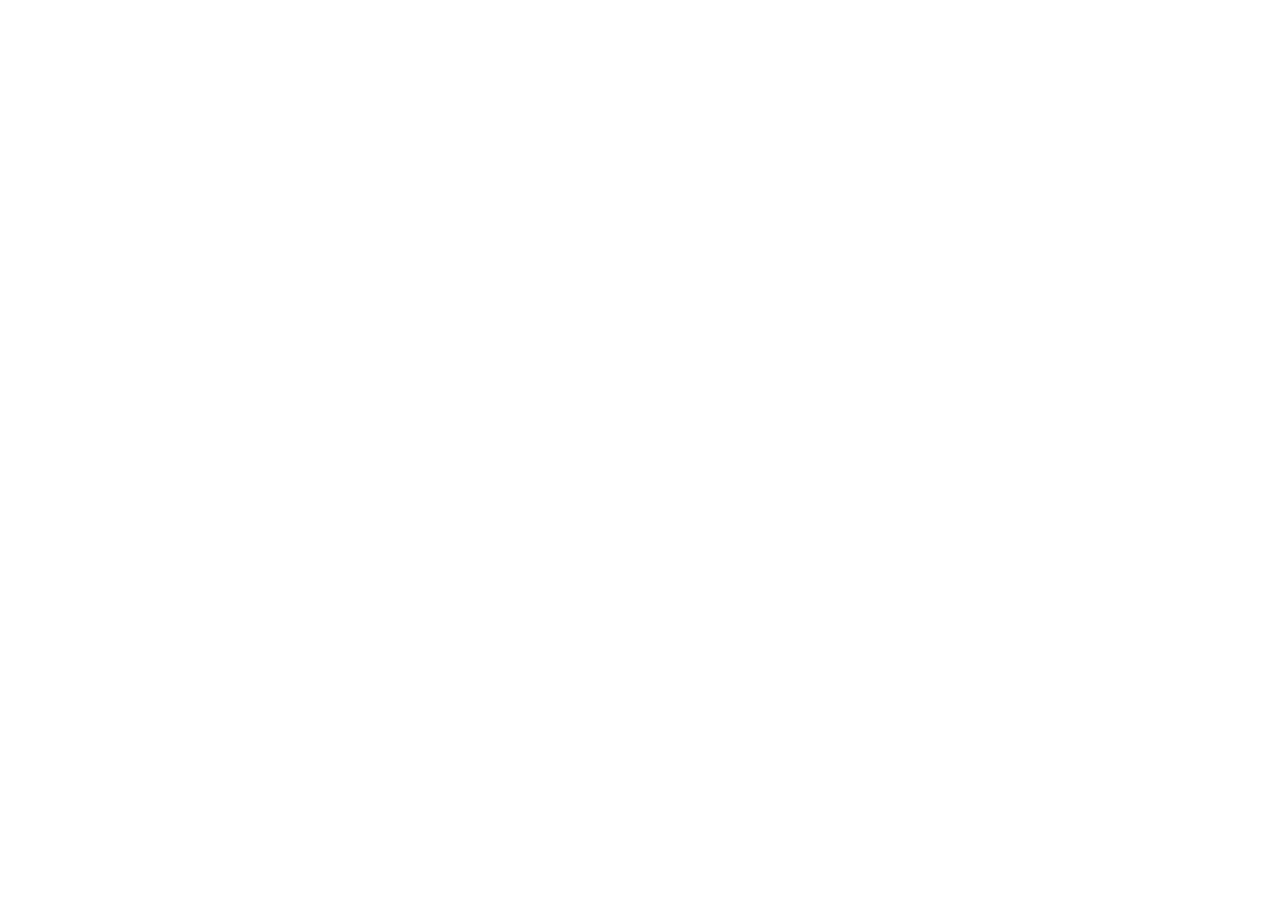
==== index.html @ 9824a9f3 "Create SMM mobile PWA shell" ====
<!doctype html>
<html lang="zh-HK">
<head>
  <meta charset="utf-8">
  <meta name="viewport" content="width=device-width,initial-scale=1,viewport-fit=cover">
  <meta name="theme-color" content="#f7f3ec">
  <link rel="manifest" href="manifest.webmanifest">
  <link rel="stylesheet" href="styles.css">
  <title>磨飯 SMM</title>
</head>
<body>
  <div id="app"></div>
  <script type="module" src="app.js"></script>
</body>
</html>
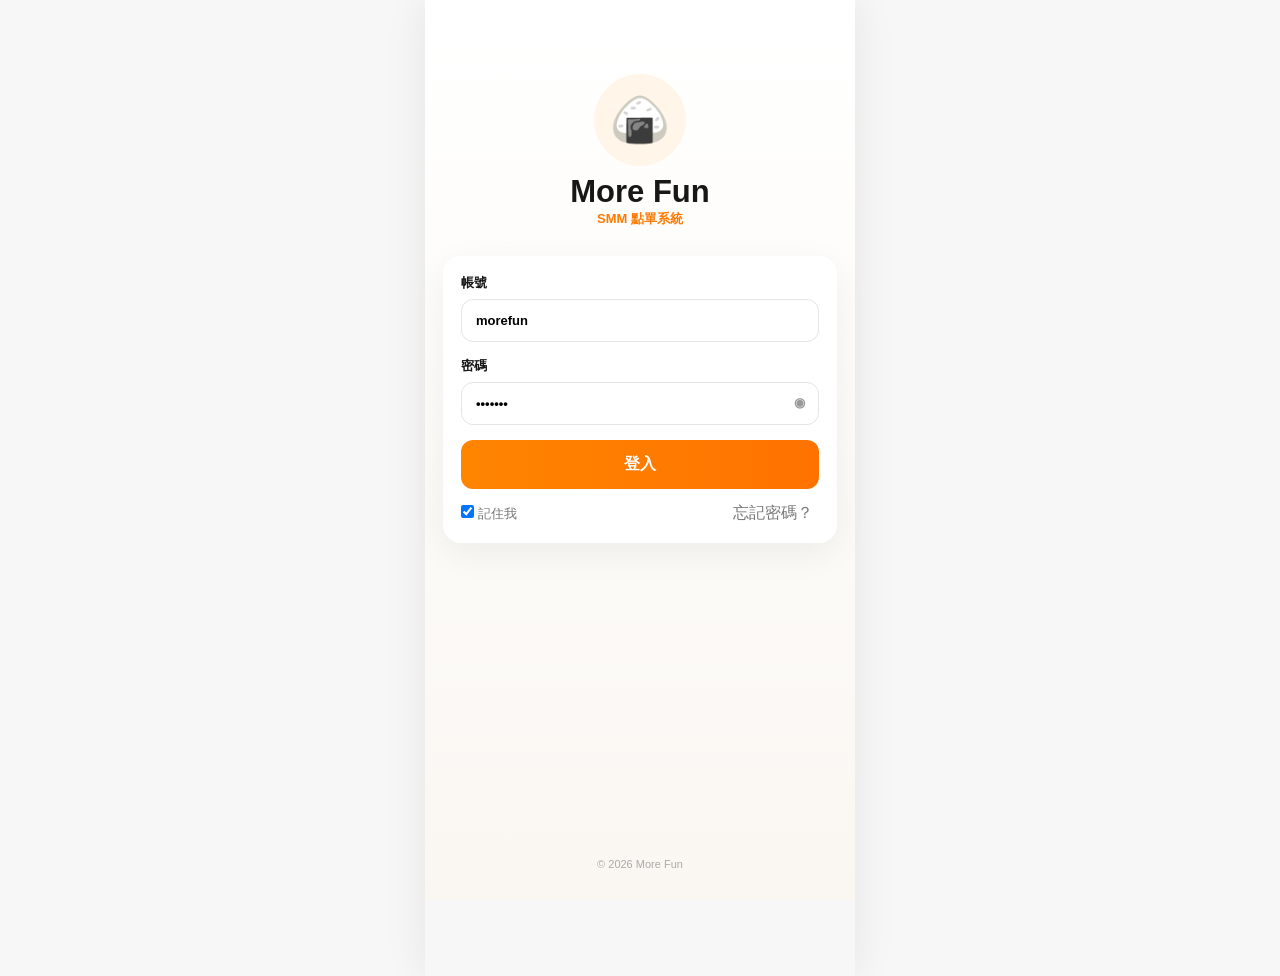
==== commit ef4d0d6f: "chore: activate complete SMM V1 implementation" ====
--- a/index.html
+++ b/index.html
@@ -3,13 +3,14 @@
 <head>
   <meta charset="utf-8">
   <meta name="viewport" content="width=device-width,initial-scale=1,viewport-fit=cover">
-  <meta name="theme-color" content="#f7f3ec">
+  <meta name="theme-color" content="#f7f7f7">
   <link rel="manifest" href="manifest.webmanifest">
   <link rel="stylesheet" href="styles.css">
+  <link rel="stylesheet" href="styles-v2.css">
   <title>磨飯 SMM</title>
 </head>
 <body>
   <div id="app"></div>
-  <script type="module" src="app.js"></script>
+  <script type="module" src="app-v2.js"></script>
 </body>
 </html>
--- a/styles.css
+++ b/styles.css
@@ -0,0 +1 @@
+:root{font-family:-apple-system,BlinkMacSystemFont,"SF Pro Display","Segoe UI",sans-serif;color:#171717;background:#f7f7f7;--orange:#ff7a00;--orange-soft:#fff1e4;--green:#27ae60;--blue:#2f80ed;--line:#ececec;--muted:#7d7d7d;--card:#fff}*{box-sizing:border-box}body{margin:0;background:#f7f7f7}.app{min-height:100dvh;padding-bottom:calc(76px + env(safe-area-inset-bottom))}button,input,textarea{font:inherit}.topbar{height:58px;padding:env(safe-area-inset-top) 16px 0;display:grid;grid-template-columns:36px 1fr 36px;align-items:center;background:#fff;border-bottom:1px solid var(--line);position:sticky;top:0;z-index:20}.topbar h1{font-size:18px;text-align:center;margin:0}.iconbtn{border:0;background:transparent;font-size:24px}.content{padding:14px 14px 22px}.login-page{min-height:100dvh;background:linear-gradient(#fff,#faf7f2);padding:calc(48px + env(safe-area-inset-top)) 18px 30px;display:flex;flex-direction:column}.brand-block{text-align:center;margin:26px 0 28px}.logo-mark{width:92px;height:92px;border-radius:50%;display:grid;place-items:center;margin:auto;background:#fff5e8;font-size:48px}.brand-name{font-size:31px;font-weight:800;margin-top:8px}.brand-sub{color:var(--orange);font-size:13px;font-weight:700}.login-card{background:#fff;border-radius:18px;padding:18px;box-shadow:0 10px 35px rgba(0,0,0,.06)}label{font-size:13px;font-weight:700;display:block;margin-bottom:15px}input,textarea{width:100%;border:1px solid #e5e5e5;border-radius:12px;padding:13px 14px;background:#fff;margin-top:7px;outline:none}.password-wrap{position:relative}.password-wrap span{position:absolute;right:14px;top:20px;color:#999}.primary,.secondary{border:0;border-radius:12px;padding:14px 16px;font-weight:800}.primary{background:linear-gradient(90deg,#ff8500,#ff7200);color:#fff}.secondary{background:#f1f1f1;color:#222}.wide{width:100%}.danger{color:#d33}.login-meta{display:flex;justify-content:space-between;align-items:center;margin-top:13px;color:#777}.login-meta label{margin:0;font-weight:500}.login-meta input{width:auto;margin:0}.textbtn{border:0;background:none;color:#777}.login-page footer{text-align:center;color:#aaa;font-size:11px;margin-top:auto}.system-card,.revenue-card,.option-block,.totals,.order-hero,.report-hero{background:#fff;border-radius:16px;padding:15px;box-shadow:0 3px 14px rgba(0,0,0,.04)}.system-card h2,.section-heading{font-size:15px;margin:0 0 12px}.system-row{display:flex;justify-content:space-between;padding:10px 0;border-top:1px solid #f1f1f1;font-size:14px}.system-row:first-of-type{border-top:0}.system-row b{font-size:12px;color:#777}.dot{display:inline-block;width:8px;height:8px;border-radius:50%;margin-right:8px}.dot.green{background:var(--green)}.dot.orange{background:var(--orange)}.dot.blue-dot{background:var(--blue)}.dot.gray{background:#aaa}.section-heading{margin:18px 2px 10px}.summary-grid{display:grid;grid-template-columns:1fr 1fr;gap:10px}.summary-grid article{background:#fff;border-radius:14px;padding:14px;display:flex;justify-content:space-between;align-items:end}.summary-grid span{font-size:12px}.summary-grid b{font-size:27px;color:var(--orange)}.summary-grid .blue{color:var(--blue)}.summary-grid .green-text{color:var(--green)}.summary-grid .orange-text{color:#f2994a}.revenue-card{margin-top:10px;display:flex;justify-content:space-between;align-items:end}.revenue-card span,.revenue-card small{font-size:12px;color:#777}.revenue-card b{display:block;font-size:20px;margin-top:4px}.revenue-card em,.report-hero em{color:var(--green);font-style:normal}.quick-grid{display:grid;grid-template-columns:repeat(3,1fr);gap:9px}.quick-grid button{border:0;background:#fff;border-radius:14px;padding:13px 5px;font-size:24px}.quick-grid button span{display:block;font-size:11px;margin-top:7px}.bottomnav{position:fixed;left:0;right:0;bottom:0;height:calc(68px + env(safe-area-inset-bottom));padding-bottom:env(safe-area-inset-bottom);display:grid;grid-template-columns:repeat(5,1fr);background:rgba(255,255,255,.97);border-top:1px solid var(--line);z-index:30}.navbtn{border:0;background:none;color:#999;font-size:10px;display:flex;flex-direction:column;align-items:center;justify-content:center;gap:3px}.navbtn span{font-size:19px}.navbtn.active{color:var(--orange);font-weight:800}.searchbox{background:#efefef;border-radius:10px;color:#999;padding:11px 13px;font-size:13px}.category-row{display:flex;overflow:auto;gap:22px;border-bottom:1px solid var(--line);margin-top:10px}.category-row button{border:0;background:none;padding:12px 0;color:#666;white-space:nowrap}.category-row button.active{color:var(--orange);font-weight:800;border-bottom:2px solid var(--orange)}.menu-list{background:#fff;border-radius:14px;margin-top:12px;overflow:hidden}.menu-item{display:grid;grid-template-columns:58px 1fr 34px;gap:10px;align-items:center;padding:12px;border-bottom:1px solid #f0f0f0}.menu-item.disabled{opacity:.45}.food-thumb{width:54px;height:54px;border-radius:12px;background:#fff3e7;display:grid;place-items:center;font-size:29px}.menu-copy h3,.cart-copy h3{font-size:14px;margin:0 0 4px}.menu-copy p,.cart-copy p{font-size:11px;color:#999;margin:0 0 5px}.menu-copy b{font-size:13px}.add-round{border:0;width:30px;height:30px;border-radius:50%;background:var(--orange);color:#fff;font-size:19px}.cartbar{position:fixed;left:14px;right:14px;bottom:calc(70px + env(safe-area-inset-bottom));z-index:35;background:linear-gradient(90deg,#ff8200,#ff7100);color:#fff;border:0;border-radius:15px;padding:15px 17px;display:flex;justify-content:space-between;font-weight:800;box-shadow:0 8px 25px rgba(255,122,0,.3)}.detail-page{padding-bottom:100px}.hero-food{height:225px;border-radius:0 0 18px 18px;background:linear-gradient(135deg,#fff2df,#f3e5cf);display:grid;place-items:center;font-size:108px;margin:-14px -14px 0}.detail-head{display:flex;justify-content:space-between;gap:14px;padding:18px 2px}.detail-head h2{font-size:20px;margin:0 0 5px}.detail-head p{font-size:12px;color:#888;margin:0}.detail-head b{color:var(--orange);font-size:19px}.option-block{margin-bottom:12px}.option-block h3{font-size:15px;margin:0 0 12px}.option-block h3 em{font-style:normal;font-size:10px;color:var(--orange);background:var(--orange-soft);padding:3px 6px;border-radius:5px}.option-block h3 small{color:#999;font-weight:500}.segmented,.choice-grid{display:grid;grid-template-columns:repeat(3,1fr);gap:8px}.segmented button,.choice-grid button{border:1px solid #e7e7e7;background:#fff;border-radius:10px;padding:11px 6px;font-size:12px}.segmented button.active,.choice-grid button.active{border-color:var(--orange);background:var(--orange-soft);color:var(--orange);font-weight:800}.check-row{display:grid;grid-template-columns:24px 1fr auto;align-items:center;margin:0;padding:11px 0;border-top:1px solid #f1f1f1;font-weight:500}.check-row input{width:auto;margin:0}.check-row b{font-size:12px;color:#777}.option-block textarea{min-height:76px;resize:none}.qty-row{display:flex;justify-content:space-between;align-items:center;background:#fff;border-radius:15px;padding:13px 15px}.qty-row div{display:flex;align-items:center;gap:15px}.qty-row button{width:30px;height:30px;border:0;border-radius:9px;background:#f1f1f1}.sticky-action{position:fixed;left:14px;right:14px;bottom:calc(14px + env(safe-area-inset-bottom));z-index:40}.cart-page{padding-bottom:95px}.cart-list,.totals{background:#fff;border-radius:15px;overflow:hidden}.cart-item{display:grid;grid-template-columns:58px 1fr 28px;gap:10px;padding:13px;border-bottom:1px solid #f0f0f0}.cart-copy div{display:flex;justify-content:space-between}.remove{border:0;background:none;color:#aaa;font-size:20px}.totals{margin-top:12px}.totals div{display:flex;justify-content:space-between;padding:8px 0;font-size:13px}.totals .grand{font-size:18px;font-weight:800;border-top:1px solid #eee;margin-top:6px;padding-top:13px}.cart-actions{display:grid;grid-template-columns:1fr 1.5fr;gap:10px;position:fixed;left:14px;right:14px;bottom:calc(14px + env(safe-area-inset-bottom));z-index:40}.checkout-page .option-block input{margin-bottom:8px}.checkout-page .choice-grid{grid-template-columns:repeat(3,1fr)}.empty-state{text-align:center;color:#999;padding:34px}.success-page{text-align:center;padding-top:54px}.success-icon{width:78px;height:78px;border-radius:50%;background:var(--green);color:#fff;display:grid;place-items:center;font-size:42px;margin:auto}.success-page h2{font-size:24px}.success-page p{color:#777;margin-bottom:6px}.success-page>strong{font-size:34px;color:var(--orange)}.success-note{background:#fff;border-radius:15px;padding:18px;margin:24px 0;color:#555;line-height:1.7}.success-page button{margin-top:10px}.order-tabs{gap:18px}.order-list{display:grid;gap:10px;margin-top:12px}.order-card,.job-card{width:100%;text-align:left;border:0;background:#fff;border-radius:15px;padding:14px;box-shadow:0 3px 12px rgba(0,0,0,.04)}.order-card>div,.job-card>div,.order-card footer{display:flex;justify-content:space-between}.order-card h3{margin:8px 0 4px;font-size:14px}.order-card p,.job-card p{margin:0 0 10px;color:#999;font-size:12px}.order-card em,.status{font-style:normal;font-size:11px;border-radius:999px;padding:4px 8px;background:#fff0df;color:var(--orange)}.status.待處理{background:#eaf3ff;color:var(--blue)}.status.待取餐{background:#e9f7ef;color:var(--green)}.order-hero h2{margin:0}.order-hero>div{display:flex;justify-content:space-between;align-items:center}.order-hero dl{margin:14px 0 0}.order-hero dl div{display:flex;justify-content:space-between;padding:8px 0;border-top:1px solid #f1f1f1}.order-hero dt{color:#888;font-size:12px}.order-hero dd{margin:0;font-size:13px}.detail-line{display:flex;justify-content:space-between;padding:10px 0;border-top:1px solid #f1f1f1;font-size:13px}.total-line{font-size:17px;font-weight:800}.triple-actions{display:grid;grid-template-columns:1fr 1fr 1fr;gap:8px}.legend{display:flex;flex-wrap:wrap;gap:12px;background:#fff;border-radius:14px;padding:12px;font-size:11px}.table-grid{display:grid;grid-template-columns:repeat(3,1fr);gap:10px;margin:14px 0}.table-card{border:0;border-radius:15px;min-height:92px;display:flex;flex-direction:column;align-items:center;justify-content:center;gap:8px;background:#dff3e5}.table-card.使用中{background:#ffe0b7}.table-card.預約{background:#dcecff}.table-card.清潔中{background:#e8e8e8}.table-card strong{font-size:16px}.table-card span{font-size:11px;color:#666}.soldout-list{background:#fff;border-radius:15px;margin-top:12px;overflow:hidden}.soldout-list article{display:flex;justify-content:space-between;align-items:center;padding:13px 14px;border-bottom:1px solid #f0f0f0}.soldout-list h3{font-size:14px;margin:0 0 4px}.soldout-list p{font-size:11px;color:#999;margin:0}.switch{margin:0}.switch input{display:none}.switch span{width:48px;height:28px;border-radius:999px;background:#ccc;display:block;position:relative}.switch span:after{content:"";position:absolute;width:22px;height:22px;border-radius:50%;background:#fff;top:3px;left:3px;transition:.2s}.switch input:checked+span{background:var(--green)}.switch input:checked+span:after{left:23px}.bulk-actions{display:grid;grid-template-columns:1fr 1fr 1.2fr;gap:8px;position:fixed;left:14px;right:14px;bottom:calc(14px + env(safe-area-inset-bottom))}.report-hero span,.report-hero small{font-size:12px;color:#777}.report-hero strong{display:block;font-size:25px;margin:7px 0}.sparkline{font-size:29px;color:var(--orange);text-align:right;margin-top:6px}.report-list,.more-list{display:grid;gap:1px;background:#fff;border-radius:15px;overflow:hidden;margin-top:12px}.report-list button,.more-list button{border:0;background:#fff;display:grid;grid-template-columns:32px 1fr 20px;align-items:center;text-align:left;padding:15px;border-bottom:1px solid #f1f1f1}.report-list b,.more-list b{font-size:14px}.report-list em,.more-list em{font-style:normal;color:#aaa;text-align:right}.job-card button{margin-top:8px}.more-list{margin-top:0}.generic .system-card{margin-top:12px}@media(min-width:700px){.content,.topbar,.bottomnav,.cartbar,.sticky-action,.cart-actions,.bulk-actions{max-width:430px;margin-left:auto;margin-right:auto}.app{max-width:430px;margin:auto;background:#f7f7f7;box-shadow:0 0 40px rgba(0,0,0,.08)}}
--- a/styles-v2.css
+++ b/styles-v2.css
@@ -0,0 +1 @@
+.empty-state{padding:34px 18px;text-align:center;color:#999;background:#fff}.menu-item.sold{opacity:.48}.sold-tag{font-size:11px;color:#fff;background:#999;border-radius:999px;padding:6px 8px}.success-page{min-height:100dvh;padding:calc(110px + env(safe-area-inset-top)) 24px 32px;text-align:center;background:#fff;display:flex;flex-direction:column;align-items:center}.success-icon{width:84px;height:84px;border-radius:50%;display:grid;place-items:center;background:#27ae60;color:#fff;font-size:46px;font-weight:800}.success-page h1{font-size:24px;margin:24px 0 12px}.success-page p{color:#999;margin:0}.success-page>strong{font-size:34px;color:var(--orange);margin:8px 0 18px}.success-page>span{line-height:1.7;color:#555}.success-actions{display:grid;gap:10px;width:100%;margin-top:auto}.order-tabs{gap:18px}.order-list{display:grid;gap:10px;margin-top:12px}.order-card{width:100%;border:0;background:#fff;border-radius:15px;padding:14px;display:grid;grid-template-columns:1fr auto;gap:16px;text-align:left}.order-card>div:last-child{text-align:right;display:flex;flex-direction:column;align-items:flex-end;gap:9px}.order-top{display:flex;gap:10px;align-items:center}.order-top span,.order-card p{font-size:11px;color:#999}.order-card h3{font-size:13px;margin:8px 0 4px}.status-pill{display:inline-block;font-size:10px;border-radius:999px;padding:5px 8px;background:#fff1e4;color:#ff7a00;white-space:nowrap}.status-pill.待處理{background:#eaf2ff;color:#2f80ed}.status-pill.待取餐{background:#eaf8ef;color:#27ae60}.status-pill.已完成{background:#efefef;color:#777}.order-hero,.detail-card{background:#fff;border-radius:16px;padding:15px;margin-bottom:12px}.order-hero>div{display:flex;justify-content:space-between;align-items:center}.order-hero h2{margin:0}.order-hero p{font-size:12px;color:#888;margin:8px 0 0}.detail-card>div{display:flex;justify-content:space-between;gap:15px;padding:10px 0;border-top:1px solid #f2f2f2}.detail-card>div:first-child{border-top:0}.detail-card span{font-size:12px;color:#888}.detail-card b{font-size:13px;text-align:right}.detail-card h3{font-size:15px;margin:0 0 8px}.line-item.total{font-size:17px;border-top:1px solid #e9e9e9;margin-top:6px;padding-top:14px}.triple-actions{display:grid;grid-template-columns:1.2fr 1fr 1fr;gap:8px;position:fixed;left:14px;right:14px;bottom:calc(14px + env(safe-area-inset-bottom))}.danger{border:0;border-radius:12px;background:#fff0f0;color:#d64545;font-weight:800}.table-legend{display:flex;gap:10px;overflow:auto;background:#fff;border-radius:13px;padding:11px;font-size:11px;white-space:nowrap}.dot.orange{background:#f2994a}.dot.blue{background:#2f80ed}.dot.gray{background:#aaa}.table-grid{display:grid;grid-template-columns:repeat(3,1fr);gap:10px;margin:14px 0}.table-card{border:0;border-radius:15px;min-height:104px;padding:12px;display:flex;flex-direction:column;align-items:flex-start;justify-content:space-between;text-align:left}.table-card strong{font-size:15px}.table-card span,.table-card small{font-size:11px}.table-card.空枱{background:#eaf8ef}.table-card.使用中{background:#fff0df}.table-card.預約{background:#eaf2ff}.table-card.清潔中{background:#ededed}.sold-list{background:#fff;border-radius:15px;margin-top:12px;overflow:hidden}.sold-row{display:grid;grid-template-columns:1fr auto;align-items:center;margin:0;padding:13px 14px;border-bottom:1px solid #f0f0f0}.sold-row strong,.sold-row span{display:block}.sold-row strong{font-size:14px}.sold-row span{font-size:11px;color:#999;margin-top:4px}.sold-row input{width:44px;height:24px;margin:0;accent-color:#27ae60}.fixed-bottom-actions{position:fixed;left:14px;right:14px;bottom:calc(14px + env(safe-area-inset-bottom));display:grid;grid-template-columns:1fr 1fr;gap:10px}.report-range{margin-bottom:12px}.report-main{margin:0}.report-bars{height:170px;background:#fff;border-radius:16px;margin:12px 0;padding:18px 12px 24px;display:flex;align-items:flex-end;gap:12px}.report-bars div{height:100%;flex:1;display:flex;flex-direction:column-reverse;align-items:center;gap:8px}.report-bars i{display:block;width:18px;background:linear-gradient(#ff8b17,#ff7100);border-radius:7px 7px 3px 3px;min-height:12px}.report-bars span{font-size:9px;color:#999}.more-list{background:#fff;border-radius:16px;overflow:hidden}.more-list button{width:100%;border:0;background:#fff;padding:15px 16px;display:flex;justify-content:space-between;border-bottom:1px solid #f0f0f0;text-align:left}.more-list button span{color:#aaa}.print-list{display:grid;gap:10px;margin-top:12px}.print-card{background:#fff;border-radius:15px;padding:14px;display:grid;grid-template-columns:1fr auto auto;gap:10px;align-items:center}.print-card div{display:flex;flex-direction:column;gap:5px}.print-card span{font-size:11px;color:#999}.print-card .ok{color:#27ae60}.print-card .warn{color:#f2994a}.print-card button{border:0;border-radius:10px;background:#fff1e4;color:#ff7a00;padding:8px 10px;font-weight:700}@media(min-width:700px){.triple-actions,.fixed-bottom-actions{max-width:402px;margin-left:auto;margin-right:auto}}
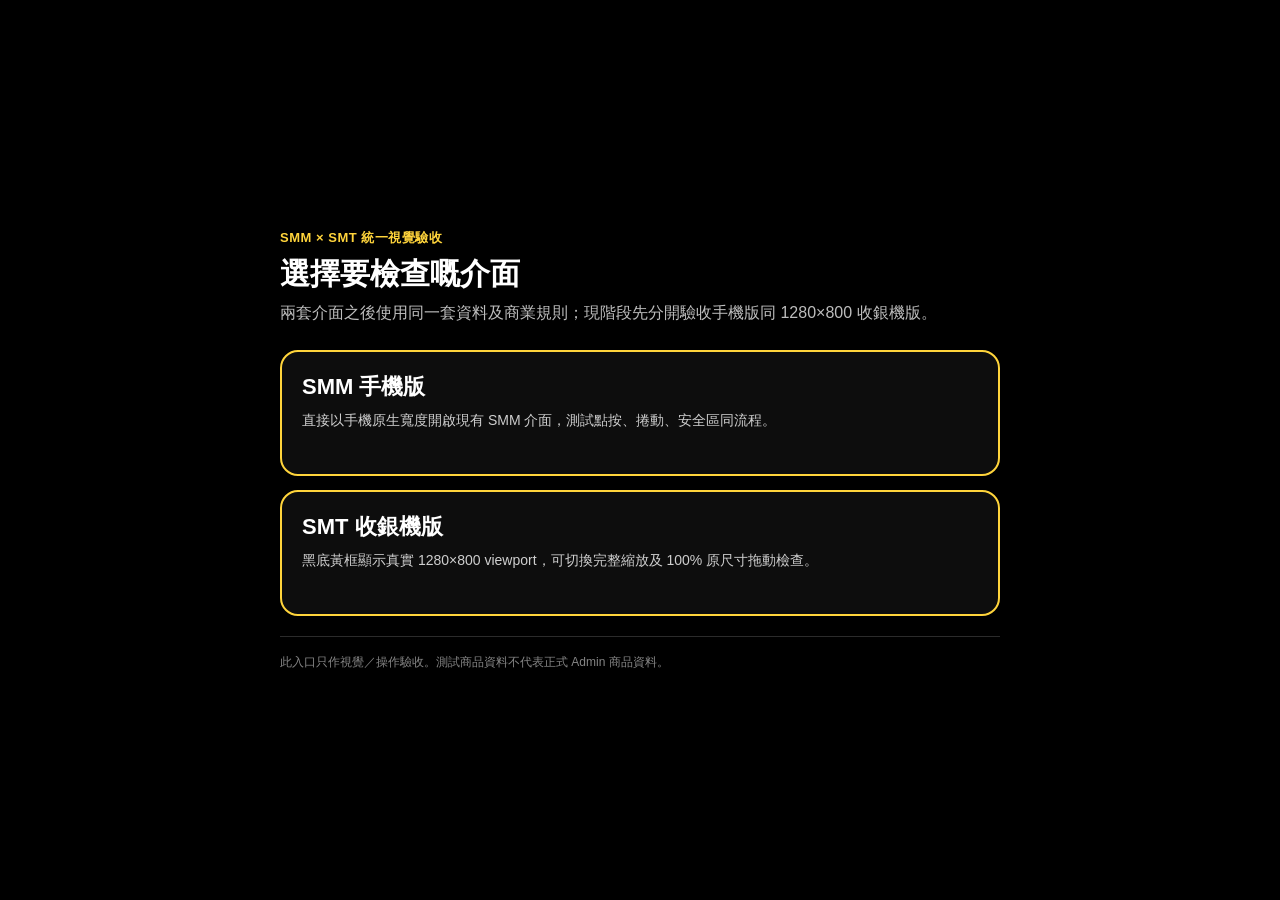
==== commit a4f23bf5: "add unified SMM SMT visual QA entry" ====
--- a/index.html
+++ b/index.html
@@ -3,14 +3,31 @@
 <head>
   <meta charset="utf-8">
   <meta name="viewport" content="width=device-width,initial-scale=1,viewport-fit=cover">
-  <meta name="theme-color" content="#f7f7f7">
-  <link rel="manifest" href="manifest.webmanifest">
-  <link rel="stylesheet" href="styles.css">
-  <link rel="stylesheet" href="styles-v2.css">
-  <title>磨飯 SMM</title>
+  <meta name="theme-color" content="#000000">
+  <title>磨飯 SMM × SMT 驗收入口</title>
+  <style>
+    *{box-sizing:border-box;-webkit-tap-highlight-color:transparent}
+    html,body{margin:0;min-height:100%;background:#000;color:#fff;font-family:-apple-system,BlinkMacSystemFont,"PingFang HK","Noto Sans TC",sans-serif}
+    body{min-height:100dvh;display:grid;place-items:center;padding:max(24px,env(safe-area-inset-top)) 18px max(24px,env(safe-area-inset-bottom))}
+    .shell{width:min(720px,100%)}
+    .eyebrow{margin:0 0 8px;color:#ffd43b;font-size:13px;font-weight:800;letter-spacing:.04em}
+    h1{margin:0;font-size:30px;line-height:1.15}p{margin:10px 0 0;color:#bdbdbd;line-height:1.55}
+    .grid{display:grid;gap:14px;margin-top:24px}
+    .choice{display:block;padding:20px;border:2px solid #ffd43b;border-radius:18px;background:#0d0d0d;color:#fff;text-decoration:none;min-height:126px}
+    .choice:active{transform:scale(.992);background:#171717}.choice strong{display:block;font-size:22px}.choice span{display:block;margin-top:8px;color:#cfcfcf;font-size:14px;line-height:1.45}
+    .meta{margin-top:20px;padding-top:16px;border-top:1px solid #2b2b2b;color:#858585;font-size:12px;line-height:1.55}
+  </style>
 </head>
 <body>
-  <div id="app"></div>
-  <script type="module" src="app-v2.js"></script>
+  <main class="shell">
+    <p class="eyebrow">SMM × SMT 統一視覺驗收</p>
+    <h1>選擇要檢查嘅介面</h1>
+    <p>兩套介面之後使用同一套資料及商業規則；現階段先分開驗收手機版同 1280×800 收銀機版。</p>
+    <section class="grid" aria-label="驗收介面選擇">
+      <a class="choice" href="./smm.html"><strong>SMM 手機版</strong><span>直接以手機原生寬度開啟現有 SMM 介面，測試點按、捲動、安全區同流程。</span></a>
+      <a class="choice" href="./smt-preview.html"><strong>SMT 收銀機版</strong><span>黑底黃框顯示真實 1280×800 viewport，可切換完整縮放及 100% 原尺寸拖動檢查。</span></a>
+    </section>
+    <div class="meta">此入口只作視覺／操作驗收。測試商品資料不代表正式 Admin 商品資料。</div>
+  </main>
 </body>
-</html>+</html>
